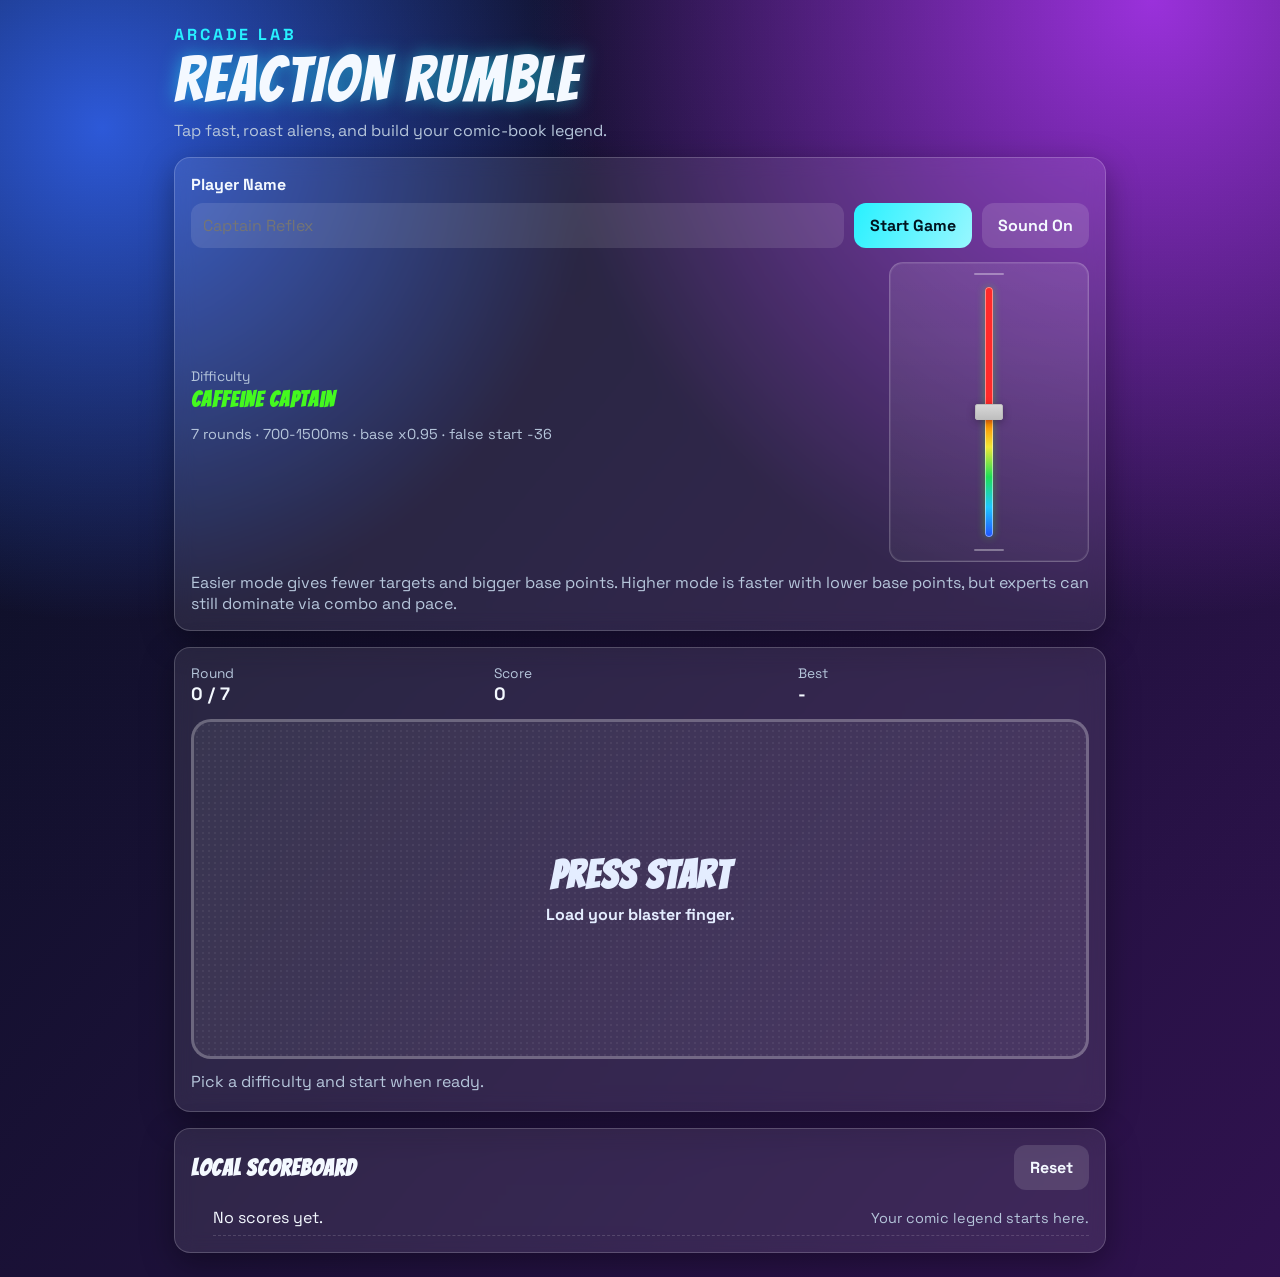
==== reaction/index.html @ 967698c5 "Add Reaction Rumble at /reaction" ====
﻿<!doctype html>
<html lang="en">
<head>
  <meta charset="UTF-8" />
  <meta name="viewport" content="width=device-width, initial-scale=1.0" />
  <title>Reaction Rumble</title>
  <link rel="icon" type="image/svg+xml" href="assets/favicon.svg" />
  <link rel="preconnect" href="https://fonts.googleapis.com">
  <link rel="preconnect" href="https://fonts.gstatic.com" crossorigin>
  <link href="https://fonts.googleapis.com/css2?family=Bangers&family=Space+Grotesk:wght@400;500;700&display=swap" rel="stylesheet">
  <link rel="stylesheet" href="styles.css" />
</head>
<body>
  <div class="bg-noise" aria-hidden="true"></div>
  <main class="app">
    <header>
      <p class="kicker">Arcade Lab</p>
      <h1>Reaction Rumble</h1>
      <p class="subtitle">Tap fast, roast aliens, and build your comic-book legend.</p>
    </header>

    <section class="controls card">
      <label for="playerName">Player Name</label>
      <div class="control-row">
        <input id="playerName" maxlength="18" placeholder="Captain Reflex" />
        <button id="startBtn" type="button">Start Game</button>
        <button id="muteBtn" class="ghost" type="button" aria-pressed="false">Sound On</button>
      </div>

      <div class="difficulty-panel">
        <div class="difficulty-main">
          <span class="label">Difficulty</span>
          <strong id="difficultyName">Caffeine Captain</strong>
          <p id="difficultyMeta" class="small">7 rounds · 700-1500ms · base x0.95</p>
        </div>

        <div class="difficulty-slider-wrap">
          <input id="difficultySlider" class="vertical-slider" type="range" min="1" max="7" value="4" step="1" aria-label="Difficulty" orient="vertical" />
        </div>
      </div>

      <p class="rules">Easier mode gives fewer targets and bigger base points. Higher mode is faster with lower base points, but experts can still dominate via combo and pace.</p>
    </section>

    <section class="arena card">
      <div class="status-row">
        <div>
          <span class="label">Round</span>
          <strong id="roundValue">0 / 7</strong>
        </div>
        <div>
          <span class="label">Score</span>
          <strong id="scoreValue">0</strong>
        </div>
        <div>
          <span class="label">Best</span>
          <strong id="bestValue">-</strong>
        </div>
      </div>

      <button id="target" class="target idle" type="button" aria-live="polite">
        <img id="targetImage" class="target-image hidden" src="" alt="" />
        <span id="targetName" class="target-name">Press Start</span>
        <span id="targetPrompt" class="target-prompt">Load your blaster finger.</span>
      </button>

      <div id="speechBubble" class="speech-bubble hidden" aria-live="polite"></div>
      <div id="powFx" class="pow-fx hidden" aria-hidden="true">POW!</div>
      <p id="message" class="message">Pick a difficulty and start when ready.</p>

      <div id="killBoardWrap" class="kill-board-wrap board-collapsed">
        <div class="kill-board-head">
          <h3>Kill Board</h3>
          <span id="killBoardHint" class="small">Kills: 0 · Zapped targets appear here.</span>
        </div>
        <div id="killBoard" class="kill-board" aria-live="polite"></div>
      </div>
    </section>

    <section class="board card">
      <div class="board-head">
        <h2>Local Scoreboard</h2>
        <button id="resetBoard" class="ghost" type="button">Reset</button>
      </div>
      <ol id="scoreboard"></ol>
    </section>
  </main>

  <script src="targets.js"></script>
  <script src="script.js"></script>
</body>
</html>
---- reaction/styles.css ----
﻿:root {
  --bg: #071021;
  --bg2: #30124f;
  --card: rgba(255, 255, 255, 0.09);
  --text: #f4f9ff;
  --muted: #b6c6db;
  --ink: #121212;
  --accent: #28f1ff;
  --accent2: #ff5b94;
  --good: #6ef7b0;
  --warn: #ffe37b;
  --bad: #ff6876;
}

* { box-sizing: border-box; }

body {
  margin: 0;
  min-height: 100vh;
  color: var(--text);
  font-family: "Space Grotesk", sans-serif;
  background:
    radial-gradient(circle at 8% 10%, #2d59d8 0%, transparent 30%),
    radial-gradient(circle at 90% 0%, #9a31db 0%, transparent 36%),
    linear-gradient(130deg, var(--bg), var(--bg2));
}

.bg-noise {
  position: fixed;
  inset: 0;
  pointer-events: none;
  opacity: 0.33;
  background-image: radial-gradient(rgba(255,255,255,0.07) 1px, transparent 1px);
  background-size: 3px 3px;
  mix-blend-mode: soft-light;
}

.app {
  position: relative;
  max-width: 980px;
  margin: 0 auto;
  padding: 24px;
  display: grid;
  gap: 16px;
}

header h1 {
  margin: 0;
  font-family: "Bangers", cursive;
  font-size: clamp(2.2rem, 6vw, 4rem);
  font-weight: 400;
  letter-spacing: 2px;
  text-transform: uppercase;
  text-shadow: 0 0 18px rgba(40,241,255,0.55);
}

.kicker {
  margin: 0;
  color: var(--accent);
  font-weight: 700;
  letter-spacing: .18em;
  text-transform: uppercase;
}

.subtitle {
  margin: 6px 0 0;
  color: var(--muted);
}

.card {
  border: 1px solid rgba(255,255,255,0.19);
  background: var(--card);
  border-radius: 16px;
  padding: 16px;
  box-shadow: 0 10px 32px rgba(0,0,0,0.35);
  backdrop-filter: blur(10px);
}

.controls label {
  font-weight: 700;
}

.control-row {
  margin-top: 8px;
  display: flex;
  gap: 10px;
  align-items: stretch;
}

input, button {
  font: inherit;
  border: none;
  border-radius: 12px;
}

input {
  flex: 1;
  min-width: 170px;
  padding: 12px;
  color: var(--text);
  background: rgba(255,255,255,0.11);
}

button {
  padding: 12px 16px;
  font-weight: 700;
  cursor: pointer;
  transition: transform .15s ease, filter .2s ease;
}

button:hover { transform: translateY(-1px); filter: brightness(1.06); }
button:active { transform: translateY(1px) scale(.98); }

#startBtn {
  background: linear-gradient(115deg, var(--accent), #98f7ff);
  color: #00131f;
}

.ghost {
  color: var(--text);
  background: rgba(255,255,255,0.13);
}

#muteBtn.muted {
  background: linear-gradient(120deg, #ffd778, #ff8d6d);
  color: #341900;
}

.difficulty-panel {
  margin-top: 14px;
  display: grid;
  grid-template-columns: 1fr auto;
  gap: 14px;
  align-items: center;
}

.difficulty-main {
  min-width: 220px;
}

.label {
  display: block;
  color: var(--muted);
  font-size: .86rem;
}

#difficultyName {
  display: block;
  margin-top: 2px;
  font-size: 1.4rem;
  font-family: "Bangers", cursive;
  letter-spacing: 1px;
}

#difficultyName.pulse-glow {
  animation: glowPop .45s ease;
}

@keyframes glowPop {
  0% { transform: scale(1); text-shadow: 0 0 0 rgba(255,255,255,0); }
  50% { transform: scale(1.08); text-shadow: 0 0 18px rgba(40,241,255,0.85); }
  100% { transform: scale(1); text-shadow: 0 0 0 rgba(255,255,255,0); }
}

.small {
  color: var(--muted);
  font-size: .9rem;
}

.difficulty-slider-wrap {
  display: grid;
  justify-items: center;
  gap: 10px;
  padding: 10px 12px;
  border-radius: 14px;
  border: 1px solid rgba(255,255,255,0.2);
  background: linear-gradient(180deg, rgba(255,255,255,0.1), rgba(255,255,255,0.04));
  box-shadow: inset 0 0 0 1px rgba(255,255,255,0.08);
}

.difficulty-slider-wrap::before,
.difficulty-slider-wrap::after {
  content: "";
  width: 30px;
  height: 2px;
  border-radius: 99px;
  background: rgba(255,255,255,0.35);
}

.vertical-slider {
  -webkit-appearance: none;
  appearance: none;
  width: 24px;
  height: 250px;
  writing-mode: vertical-lr;
  direction: rtl;
  border: none;
  padding: 0;
  background: transparent;
  cursor: pointer;
  --slider-progress: 50%;
  --slider-color: #ff5a00;
}

.vertical-slider::-webkit-slider-runnable-track {
  width: 8px;
  height: 100%;
  border-radius: 999px;
  background:
    linear-gradient(#ff2a2a, #ff2a2a) top / 100% calc(100% - var(--slider-progress)) no-repeat,
    linear-gradient(to top, #1f52ff 0%, #1ec8ff 24%, #1ede57 48%, #f0e935 72%, #ff9100 90%, #ff2a2a 100%) bottom / 100% var(--slider-progress) no-repeat,
    #1f52ff;
  box-shadow: inset 0 0 0 1px rgba(255,255,255,0.45), 0 0 8px color-mix(in srgb, var(--slider-color) 40%, transparent);
}

.vertical-slider::-webkit-slider-thumb {
  -webkit-appearance: none;
  appearance: none;
  width: 28px;
  height: 16px;
  margin-left: -10px;
  border-radius: 2px;
  border: 1px solid #bcbcbc;
  background: linear-gradient(180deg, #d7d7d7, #bfbfbf);
  box-shadow: 0 2px 8px rgba(0,0,0,0.3);
}

.vertical-slider::-moz-range-track {
  width: 8px;
  height: 100%;
  border-radius: 999px;
  background:
    linear-gradient(#ff2a2a, #ff2a2a) top / 100% calc(100% - var(--slider-progress)) no-repeat,
    linear-gradient(to top, #1f52ff 0%, #1ec8ff 24%, #1ede57 48%, #f0e935 72%, #ff9100 90%, #ff2a2a 100%) bottom / 100% var(--slider-progress) no-repeat,
    #1f52ff;
  box-shadow: inset 0 0 0 1px rgba(255,255,255,0.45), 0 0 8px color-mix(in srgb, var(--slider-color) 40%, transparent);
}

.vertical-slider::-moz-range-thumb {
  width: 28px;
  height: 16px;
  border-radius: 2px;
  border: 1px solid #bcbcbc;
  background: linear-gradient(180deg, #d7d7d7, #bfbfbf);
  box-shadow: 0 2px 8px rgba(0,0,0,0.3);
}

.rules {
  margin: 10px 0 0;
  color: var(--muted);
}

.status-row {
  display: grid;
  grid-template-columns: repeat(3, 1fr);
  gap: 12px;
  margin-bottom: 14px;
}

.status-row strong {
  font-size: 1.12rem;
}

.target {
  width: 100%;
  min-height: 340px;
  border: 3px solid rgba(255,255,255,.25);
  border-radius: 20px;
  background: linear-gradient(130deg, #fff2a6, #ffad8d);
  display: grid;
  justify-items: center;
  align-content: center;
  gap: 8px;
  padding: 18px;
  text-align: center;
  position: relative;
  overflow: hidden;
}

.target::before {
  content: "";
  position: absolute;
  inset: 0;
  pointer-events: none;
  background-image: radial-gradient(rgba(255,255,255,0.22) 1px, transparent 1px);
  background-size: 6px 6px;
  opacity: .26;
}

.target.idle {
  background: rgba(255,255,255,0.07);
}

.target.wait {
  background: linear-gradient(130deg, #fff7b6, var(--warn));
}

.target.go {
  background: linear-gradient(130deg, #d8ff8f, #7effc0);
  box-shadow: 0 0 28px rgba(126,255,192,0.65);
  animation: pulse .5s ease infinite alternate;
}

.target.done {
  background: linear-gradient(130deg, #96d7ff, #2de2e6);
}

.target.bad {
  background: linear-gradient(130deg, #ffcfd5, var(--bad));
}

.target-image {
  width: min(45vw, 230px);
  max-height: 220px;
  object-fit: contain;
  image-rendering: auto;
  filter: drop-shadow(0 8px 14px rgba(0,0,0,.35));
  z-index: 1;
}

.target-name {
  z-index: 1;
  font-family: "Bangers", cursive;
  font-size: clamp(1.5rem, 4vw, 2.5rem);
  letter-spacing: 1px;
  color: #143100;
  text-shadow: 2px 2px 0 rgba(255,255,255,.45);
}

.target-prompt {
  z-index: 1;
  font-weight: 700;
  font-size: 1rem;
  color: #2d1900;
}

.target.wait .target-name,
.target.wait .target-prompt {
  color: #4a2c00;
}

.target.idle .target-name,
.target.idle .target-prompt {
  color: #e4edff;
  text-shadow: none;
}

.target.bad .target-name,
.target.bad .target-prompt {
  color: #4c050e;
}

.target.done .target-name,
.target.done .target-prompt {
  color: #03253a;
}

@keyframes pulse {
  from { transform: scale(1); }
  to { transform: scale(1.02); }
}

.speech-bubble {
  margin-top: 12px;
  position: relative;
  max-width: 520px;
  padding: 12px 16px;
  background: #fffef8;
  color: var(--ink);
  border-radius: 24px;
  border: 4px solid var(--ink);
  font-weight: 700;
  box-shadow: 5px 5px 0 var(--ink);
  transform: rotate(-1deg);
}

.speech-bubble::after {
  content: "";
  position: absolute;
  bottom: -18px;
  left: 34px;
  border-width: 18px 14px 0 10px;
  border-style: solid;
  border-color: #fffef8 transparent transparent transparent;
  filter: drop-shadow(-2px 2px 0 var(--ink));
}

.pow-fx {
  margin-top: 8px;
  font-family: "Bangers", cursive;
  font-size: clamp(2rem, 6vw, 3.3rem);
  letter-spacing: 2px;
  color: #fff248;
  text-shadow: 3px 3px 0 #ff3c57, -3px -3px 0 #2e0f62;
  animation: slam .35s ease-out;
}

@keyframes slam {
  from { transform: scale(2.2) rotate(-8deg); opacity: 0; }
  to { transform: scale(1) rotate(0); opacity: 1; }
}

.message {
  margin: 12px 0 0;
  min-height: 24px;
  color: var(--muted);
}

.kill-board-wrap {
  margin-top: 14px;
  padding: 12px;
  border-radius: 14px;
  border: 1px solid rgba(255,255,255,0.28);
  background: linear-gradient(180deg, rgba(32,56,122,0.35), rgba(89,31,115,0.2));
  box-shadow: 0 8px 18px rgba(0,0,0,0.22), inset 0 0 0 1px rgba(255,255,255,0.07);
  transition: max-height .35s ease, opacity .3s ease, margin-top .35s ease, padding .35s ease;
  max-height: 260px;
  opacity: 1;
}

.kill-board-wrap.board-collapsed {
  max-height: 0;
  opacity: 0;
  margin-top: 0;
  padding-top: 0;
  padding-bottom: 0;
  border-width: 0;
  overflow: hidden;
  pointer-events: none;
}

.kill-board-head {
  display: flex;
  justify-content: space-between;
  align-items: center;
  gap: 10px;
}

.kill-board-head h3 {
  margin: 0;
  font-family: "Bangers", cursive;
  letter-spacing: 1px;
  font-size: 1.2rem;
}

.kill-board {
  margin-top: 8px;
  min-height: 86px;
  padding: 6px;
  border-radius: 10px;
  border: 1px dashed rgba(255,255,255,0.35);
  display: flex;
  flex-wrap: wrap;
  gap: 8px;
  align-items: center;
  overflow: visible;
  background: rgba(4, 11, 33, 0.22);
}

.kill-thumb {
  width: 62px;
  height: 62px;
  padding: 0;
  border-radius: 10px;
  border: 2px solid rgba(255,255,255,0.55);
  background:
    linear-gradient(45deg, rgba(255,255,255,0.1) 25%, transparent 25% 50%, rgba(255,255,255,0.1) 50% 75%, transparent 75%),
    linear-gradient(135deg, rgba(23,34,71,0.8), rgba(68,30,98,0.72));
  background-size: 8px 8px, auto;
  display: grid;
  place-items: center;
  overflow: hidden;
  position: relative;
  isolation: isolate;
}

.kill-thumb img {
  width: 92%;
  height: 92%;
  object-fit: contain;
  image-rendering: auto;
  filter: drop-shadow(0 2px 4px rgba(0,0,0,0.5));
}

.kill-thumb-fallback {
  font-family: "Bangers", cursive;
  font-size: 1.2rem;
  color: #ffe985;
}

.kill-thumb.locked {
  opacity: .68;
  filter: grayscale(0.2);
  cursor: not-allowed;
}

.kill-thumb.unlocked {
  cursor: pointer;
}

.kill-thumb.previewing {
  animation: killPeek 2s ease-in-out;
  z-index: 5;
}

@keyframes killPeek {
  0% { transform: scale(1); }
  25% { transform: scale(2.2) translateY(-10px); box-shadow: 0 10px 22px rgba(0,0,0,0.45); }
  75% { transform: scale(2.2) translateY(-10px); box-shadow: 0 10px 22px rgba(0,0,0,0.45); }
  100% { transform: scale(1); }
}

.kill-board-empty {
  color: var(--muted);
  font-size: .9rem;
}

.hidden {
  display: none;
}

.board-head {
  display: flex;
  justify-content: space-between;
  align-items: center;
}

h2 {
  margin: 0;
  font-family: "Bangers", cursive;
  font-size: 1.45rem;
  letter-spacing: 1px;
}

ol {
  margin: 10px 0 0;
  padding-left: 22px;
}

li {
  display: flex;
  justify-content: space-between;
  align-items: center;
  gap: 8px;
  padding: 7px 0;
  border-bottom: 1px dashed rgba(255,255,255,.15);
}

.mode-pill,
.mute-pill {
  display: inline-block;
  margin-left: 6px;
  padding: 2px 6px;
  border-radius: 999px;
  font-size: .72rem;
  font-weight: 700;
  letter-spacing: .04em;
}

.mode-pill {
  background: rgba(45,226,230,.24);
  color: #8ff4ff;
}

.mute-pill {
  background: rgba(255,215,120,.24);
  color: #ffd778;
}

@media (max-width: 860px) {
  .difficulty-panel {
    grid-template-columns: 1fr;
    justify-items: start;
  }

  .difficulty-slider-wrap {
    justify-items: start;
    width: 100%;
    padding: 8px 10px;
  }

  .vertical-slider {
    width: min(70vw, 320px);
    height: 18px;
    writing-mode: horizontal-tb;
    direction: ltr;
  }

  .vertical-slider::-webkit-slider-runnable-track {
    width: 100%;
    height: 8px;
    background:
      linear-gradient(#ff2a2a, #ff2a2a) right / calc(100% - var(--slider-progress)) 100% no-repeat,
      linear-gradient(90deg, #1f52ff 0%, #1ec8ff 24%, #1ede57 48%, #f0e935 72%, #ff9100 90%, #ff2a2a 100%) left / var(--slider-progress) 100% no-repeat,
      #1f52ff;
  }

  .vertical-slider::-moz-range-track {
    width: 100%;
    height: 8px;
    background:
      linear-gradient(#ff2a2a, #ff2a2a) right / calc(100% - var(--slider-progress)) 100% no-repeat,
      linear-gradient(90deg, #1f52ff 0%, #1ec8ff 24%, #1ede57 48%, #f0e935 72%, #ff9100 90%, #ff2a2a 100%) left / var(--slider-progress) 100% no-repeat,
      #1f52ff;
  }
}

@media (max-width: 720px) {
  .control-row {
    flex-direction: column;
  }

  .status-row {
    grid-template-columns: 1fr;
  }

  .target {
    min-height: 290px;
  }

  .target-image {
    width: min(60vw, 220px);
    max-height: 180px;
  }
}
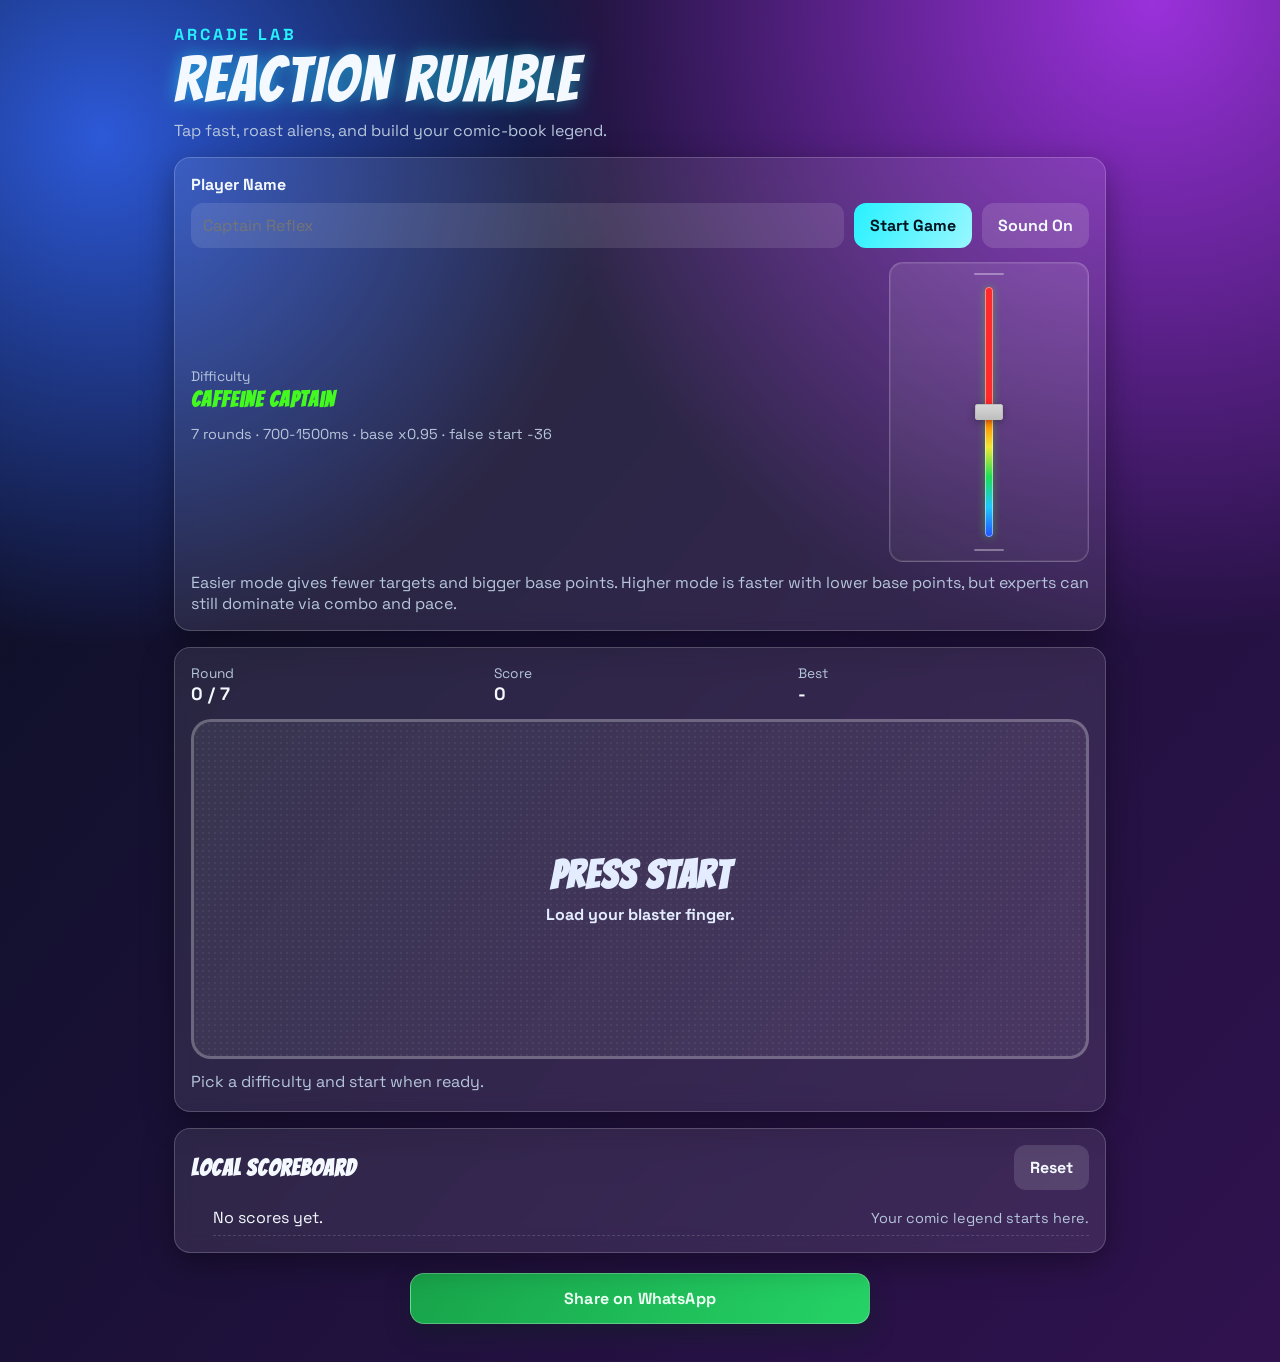
==== commit 5845c3f2: "Add WhatsApp share button to Reaction Rumble" ====
--- a/reaction/index.html
+++ b/reaction/index.html
@@ -84,9 +84,15 @@
       </div>
       <ol id="scoreboard"></ol>
     </section>
+
+    <footer class="share-footer">
+      <button id="shareBtn" class="share-btn" type="button">Share on WhatsApp</button>
+    </footer>
   </main>
 
   <script src="targets.js"></script>
+  <script src="https://www.gstatic.com/firebasejs/9.22.0/firebase-app-compat.js"></script>
+  <script src="https://www.gstatic.com/firebasejs/9.22.0/firebase-database-compat.js"></script>
   <script src="script.js"></script>
 </body>
 </html>
--- a/reaction/styles.css
+++ b/reaction/styles.css
@@ -567,6 +567,24 @@
   color: #ffd778;
 }
 
+.share-footer {
+  display: flex;
+  justify-content: center;
+  padding: 4px 0 14px;
+}
+
+.share-btn {
+  min-width: min(460px, 100%);
+  border-radius: 14px;
+  padding: 14px 18px;
+  border: 1px solid rgba(255,255,255,.28);
+  color: #ecfff3;
+  background: linear-gradient(120deg, #18a34a, #25d366);
+  box-shadow: 0 10px 24px rgba(8, 38, 22, 0.35);
+  font-size: 1rem;
+  letter-spacing: .01em;
+}
+
 @media (max-width: 860px) {
   .difficulty-panel {
     grid-template-columns: 1fr;
@@ -611,7 +629,41 @@
   }
 
   .status-row {
-    grid-template-columns: 1fr;
+    grid-template-columns: repeat(3, minmax(0, 1fr));
+    grid-template-rows: auto auto;
+    row-gap: 4px;
+    column-gap: 10px;
+  }
+
+  .status-row > div {
+    display: contents;
+  }
+
+  .status-row > div:nth-child(1) .label,
+  .status-row > div:nth-child(1) strong {
+    grid-column: 1;
+  }
+
+  .status-row > div:nth-child(2) .label,
+  .status-row > div:nth-child(2) strong {
+    grid-column: 2;
+  }
+
+  .status-row > div:nth-child(3) .label,
+  .status-row > div:nth-child(3) strong {
+    grid-column: 3;
+  }
+
+  .status-row .label {
+    grid-row: 1;
+    text-align: center;
+    margin: 0;
+  }
+
+  .status-row strong {
+    grid-row: 2;
+    text-align: center;
+    font-size: 1.05rem;
   }
 
   .target {
